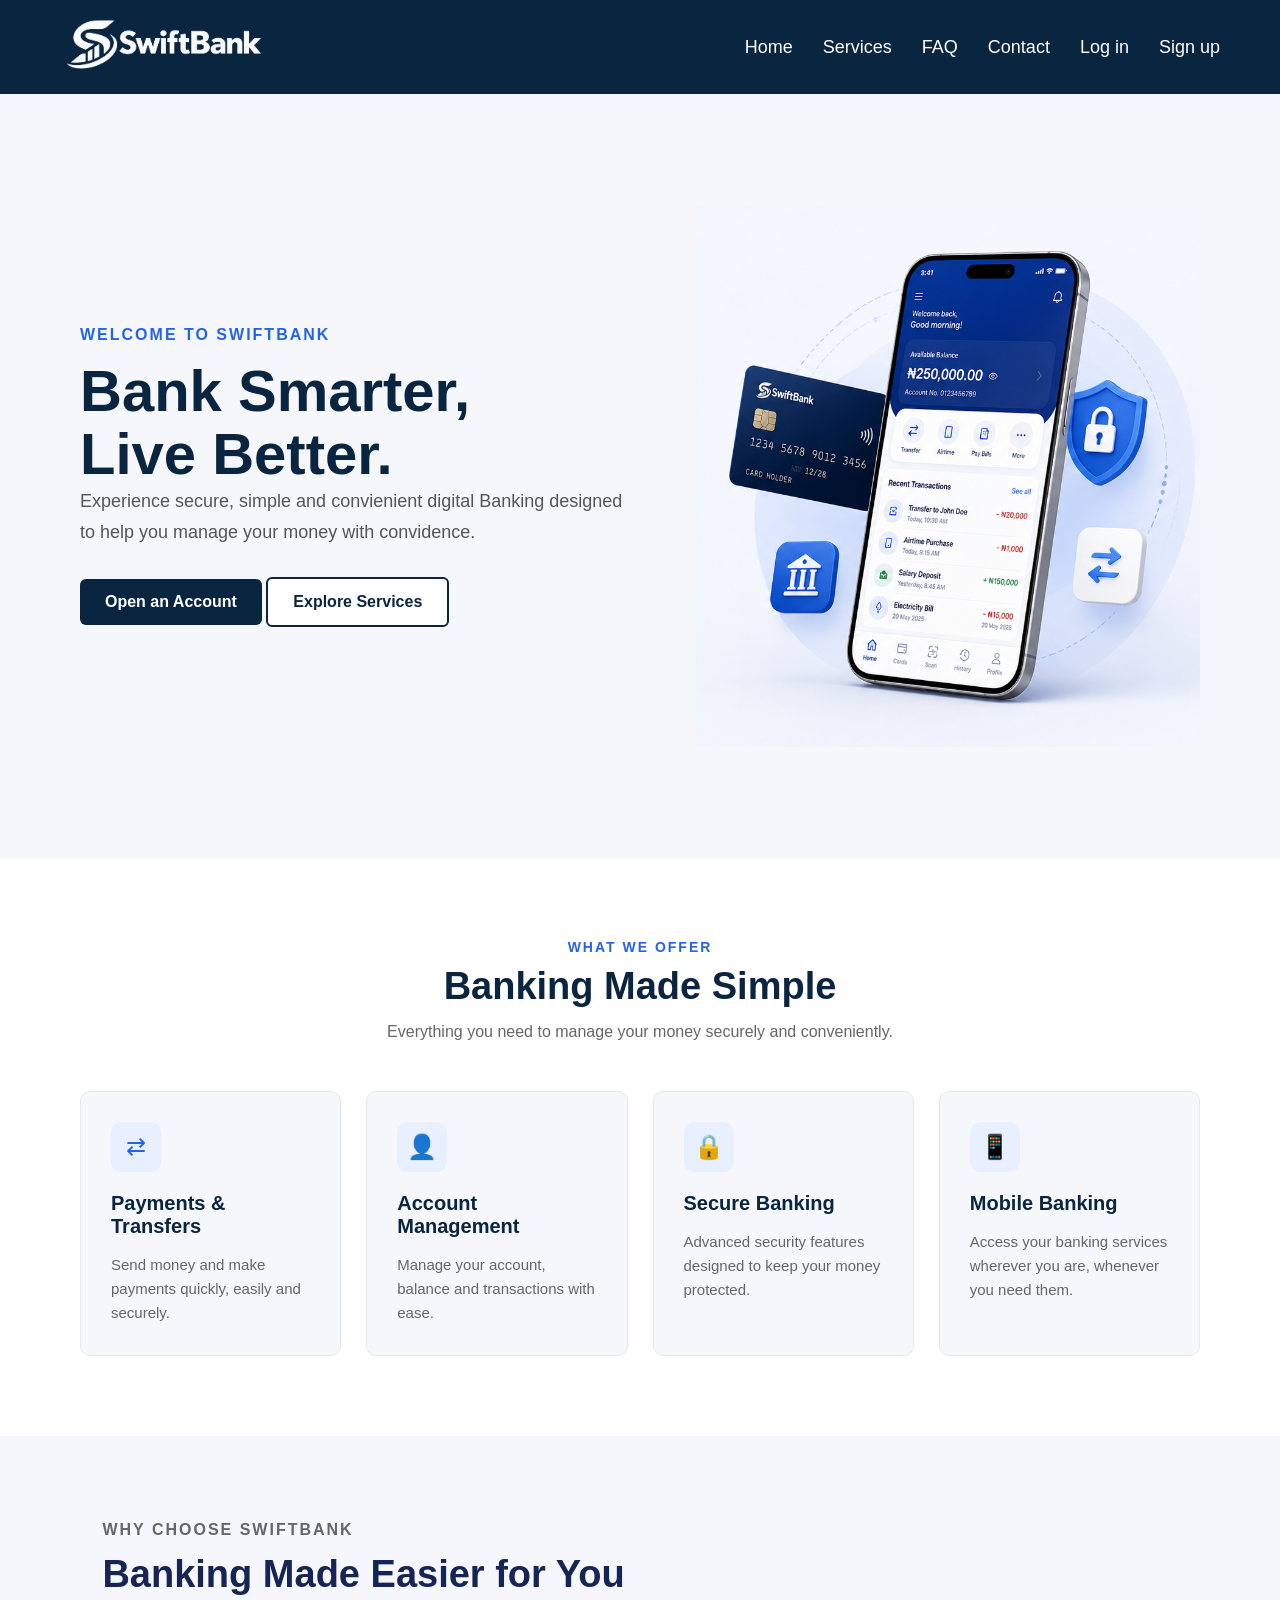
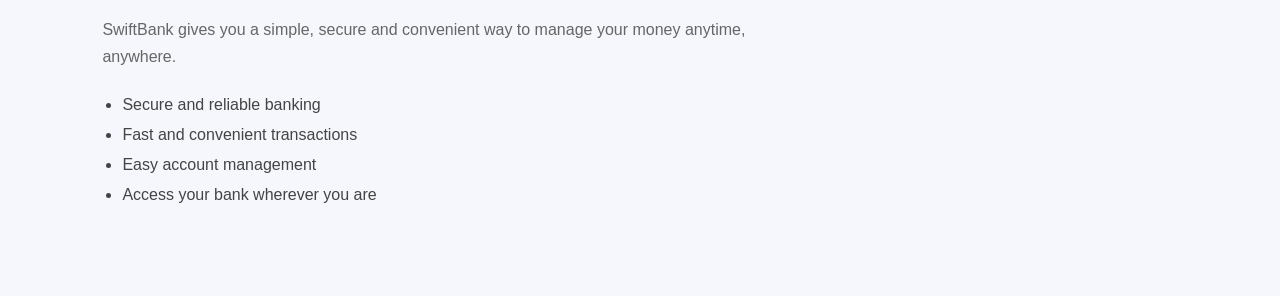
==== index.html @ 47f4dbb4 "Initial commit" ====
<!DOCTYPE html>
<html lang="en">

<head>
  <meta charset="UTF-8">
  <meta name="viewport"
  content="width=device-width", initial-scale="1.0">

  <title>
    SwiftBank | Secure Digital Banking
  </title>

  <link rel="stylesheet" href="css/style.css">

</head>

<body>
  <nav>
    <a href="index.html" class="logo">
      <img src="images/logo-white.png.png " alt="SwiftBank Logo">
    </a>

    <ul>
      <li><a href="index.html">Home</a></li>
      <li><a href="services.html">Services</a></li>
      <li><a href="faq.html">FAQ</a></li>
      <li><a href="contact.html">Contact</a></li>
     <li><a href="login.html">Log in</a></li>
     <li><a href="signup.html">Sign up</a></li>




    </ul>
  </nav>
<section class="hero">
  <div class="hero-content">
    <p class="hero-subtitle">WELCOME TO SWIFTBANK</p>
    <h1>Bank Smarter,<br>Live Better.</h1>

    <p class="hero-text">Experience secure, simple and convienient digital Banking
      designed to help you manage your money with convidence.
    </p>
    <div class="hero-button">
      <a href="signup.html"
      class="btn-primary">Open an Account</a>
     <a href="services.html"
     class="btn-secondary">Explore Services</a> 
    </div>

  </div>
  <div class="hero-image">
    <img src="images/banking-hero.png.png" alt="Digital banking illustration">
  </div>
</section>

<!-- Service Section -->
<section class="services">

  <div class="section-heading">
    <p>WHAT WE OFFER</p>
    <h2>Banking Made Simple</h2>
    <span>
      Everything you need to manage your money securely and conveniently.
    </span>
  </div>

  <div class="service-cards">

    <div class="service-card">
      <div class="service-icon">⇄</div>
      <h3>Payments & Transfers</h3>
      <p>
        Send money and make payments quickly, easily and securely.
      </p>
    </div>
    
    <div class="service-card">
      <div class="service-icon">👤</div>
      <h3>Account Management</h3>
      <p>
        Manage your account, balance and transactions with ease.
      </p>
    </div>
    
    <div class="service-card">
      <div class="service-icon">🔒</div>
      <h3>Secure Banking</h3>
      <p>
        Advanced security features designed to keep your money protected.
      </p>
    </div>
    
    <div class="service-card">
      <div class="service-icon">📱</div>
      <h3>Mobile Banking</h3>
      <p>
        Access your banking services wherever you are, whenever you need them.
      </p>
    </div>
  </div>

</section>

<section class="why-choose">
  <div class="why-text">
    <p class="section-label">WHY CHOOSE SWIFTBANK</p>

    <h2>Banking Made Easier for You</h2>

    <p>
      SwiftBank gives you a simple, secure and convenient way
      to manage your money anytime, anywhere.
    </p>

    <ul>
      <li>Secure and reliable banking</li>
      <li>Fast and convenient transactions</li>
      <li>Easy account management</li>
      <li>Access your bank wherever you are</li>
    </ul>
  </div>
</section>

</body>
</html>
---- css/style.css ----
/* I reset default browser style */
* {
  margin: 0;
  padding: 0;
  box-sizing:border-box ;
}


/* body Styling */
body
{
  font-family: Arial, Helvetica, sans-serif;
  background-color: #f5f7fa;
  color: #333;
}


/* Navigation Bar */
nav{
display: flex;
justify-content: space-between;
align-items: center;
background: #0a2540;
padding: 12px 60px;
}


/* Logo */
.logo img{
    height: 70px;
    width: auto;
    display: block;
}


/* Navigation List */
nav ul{
    display: flex;
    list-style: none;
}


/* List Items */
nav ul li{
    margin-left: 30px;
}


/* Links */
nav ul li a{
    text-decoration: none;
    color: white;
    font-size: 18px;
    font-weight: 500;
    transition: 0.3s;
}


/* Hover Effect */
nav ul li a:hover{
    color: #4DA6FF;
}





/* Hero Section */
.hero{
    min-height: 85vh;
    display:flex;
    align-items: center;
    justify-content: space-between;
    padding: 60px 80px;
    background-color: #f5f7fa;
}


/* Hero Content */
.hero-content {
    width: 50%;
}


.hero-subtitle{
    color:#2563eb;
    font-size:16px;
    font-weight:bold;
    letter-spacing: 2px;
    margin-bottom: 15px;
}

.hero h1{
    font-size:58px;
    line-height:1.1;
    color: #0a2540;
    margin-buttom:20px;
}

.hero-text {
    font-size: 18px;
    line-height: 1.7;
    color: #555;
    max-width: 550px;
    margin-bottom: 30px;
}


/* Hero Buttons */
.hero-buttons {
    display: flex;
    gap: 15px;
}

.btn-primary,
.btn-secondary {
    display: inline-block;
    padding: 14px 25px;
    border-radius: 6px;
    text-decoration: none;
    font-size: 16px;
    font-weight: bold;
    transition: 0.3s;
}

.btn-primary {
    background-color: #0A2540;
    color: white;
}

.btn-primary:hover {
    background-color: #2563eb;
}

.btn-secondary {
    border: 2px solid #0A2540;
    color: #0A2540;
    background-color: white;
}

.btn-secondary:hover {
    background-color: #0A2540;
    color: white;
}

/* Hero Image */
.hero-image {
    width: 45%;
    display: flex;
    justify-content: center;
    align-items: center;
}

.hero-image img {
    width: 100%;
    max-width: 520px;
    height: auto;
    display: block;
}



 /* Services Section */ 
.services {
    padding: 80px;
    background-color: white;
}

/* Services Heading */
.section-heading {
    text-align: center;
    margin-bottom: 50px;
}

.section-heading p {
    color: #2563eb;
    font-size: 14px;
    font-weight: bold;
    letter-spacing: 2px;
    margin-bottom: 10px;
}

.section-heading h2 {
    color: #0A2540;
    font-size: 38px;
    margin-bottom: 15px;
}

.section-heading span {
    color: #666;
    font-size: 16px;
}

/* Service Cards */
.service-cards {
    display: grid;
    grid-template-columns: repeat(4, 1fr);
    gap: 25px;
}

.service-card {
    padding: 30px;
    background-color: #f5f7fa;
    border-radius: 10px;
    border: 1px solid #e5e7eb;
    transition: 0.3s;
}

.service-card h3 {
    color: #0A2540;
    font-size: 20px;
    margin-bottom: 15px;
}

.service-card p {
    color: #666;
    font-size: 15px;
    line-height: 1.6;
}

.service-card:hover {
    transform: translateY(-5px);
    box-shadow: 0 10px 25px rgba(10, 37, 64, 0.12);
}


/* Service Icons */
      .service-icon {
      width: 50px;
      height: 50px;
      display: flex;
      align-items: center;
      justify-content: center;
      background-color: #e8f0ff;
      color: #2563eb;
      border-radius: 10px;
      font-size: 24px;
      margin-bottom: 20px;
      }

      .why-choose {
    padding: 80px 8%;
    background-color: #f5f7fc;
}

.why-text {
    max-width: 650px;
}

.section-label {
    color: #243b73;
    font-size: 14px;
    font-weight: bold;
    letter-spacing: 2px;
}

.why-text h2 {
    color: #172554;
    font-size: 38px;
    margin: 10px 0 20px;
}

.why-text p {
    color: #666;
    font-size: 16px;
    line-height: 1.7;
}

.why-text ul {
    margin-top: 25px;
    padding-left: 20px;
}

.why-text li {
    color: #444;
    margin-bottom: 12px;
}
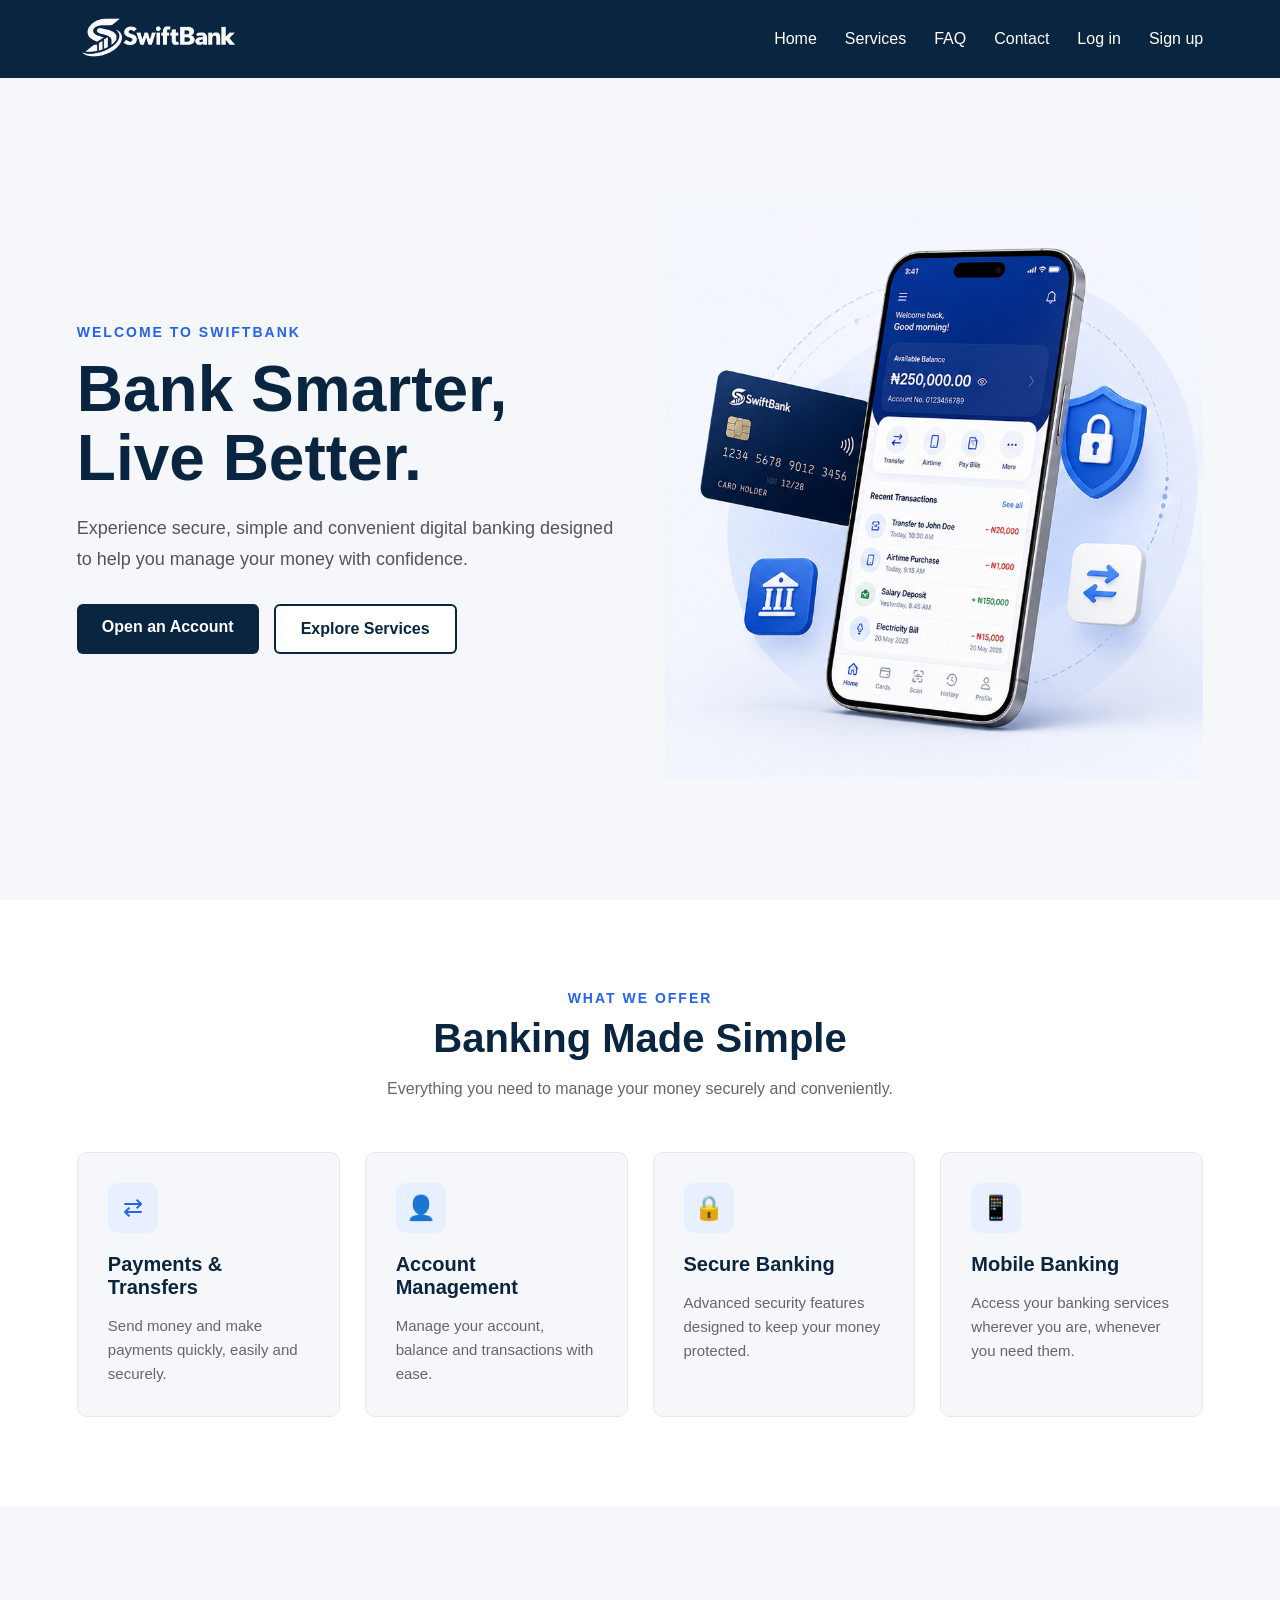
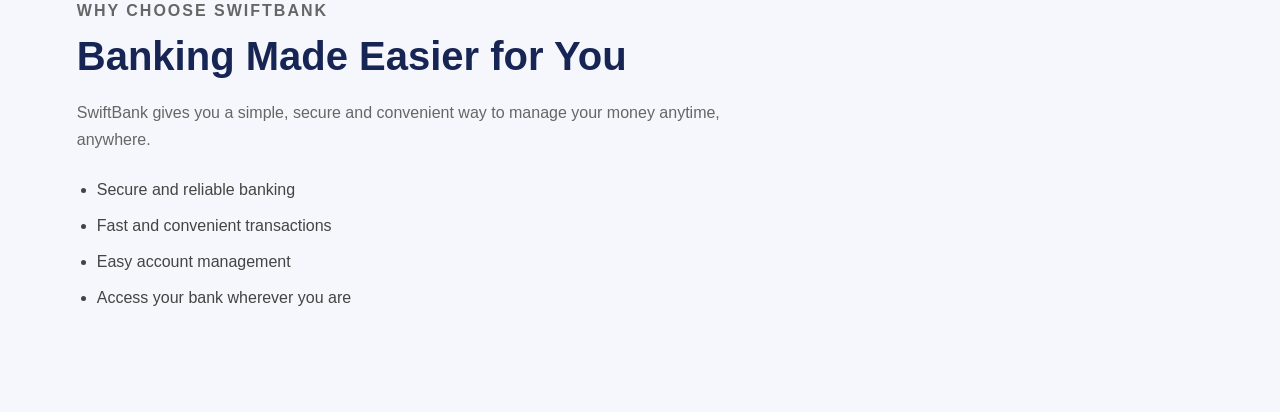
==== commit 2bd5b24e: "Fix mobile responsiveness" ====
--- a/index.html
+++ b/index.html
@@ -3,21 +3,19 @@
 
 <head>
   <meta charset="UTF-8">
-  <meta name="viewport"
-  content="width=device-width", initial-scale="1.0">
+  <meta name="viewport" content="width=device-width, initial-scale=1.0">
 
-  <title>
-    SwiftBank | Secure Digital Banking
-  </title>
+  <title>SwiftBank | Secure Digital Banking</title>
 
   <link rel="stylesheet" href="css/style.css">
-
 </head>
 
 <body>
+
+  <!-- Navigation -->
   <nav>
     <a href="index.html" class="logo">
-      <img src="images/logo-white.png.png " alt="SwiftBank Logo">
+      <img src="images/logo-white.png.png" alt="SwiftBank Logo">
     </a>
 
     <ul>
@@ -25,102 +23,91 @@
       <li><a href="services.html">Services</a></li>
       <li><a href="faq.html">FAQ</a></li>
       <li><a href="contact.html">Contact</a></li>
-     <li><a href="login.html">Log in</a></li>
-     <li><a href="signup.html">Sign up</a></li>
-
-
-
-
+      <li><a href="login.html">Log in</a></li>
+      <li><a href="signup.html">Sign up</a></li>
     </ul>
   </nav>
-<section class="hero">
-  <div class="hero-content">
-    <p class="hero-subtitle">WELCOME TO SWIFTBANK</p>
-    <h1>Bank Smarter,<br>Live Better.</h1>
 
-    <p class="hero-text">Experience secure, simple and convienient digital Banking
-      designed to help you manage your money with convidence.
-    </p>
-    <div class="hero-button">
-      <a href="signup.html"
-      class="btn-primary">Open an Account</a>
-     <a href="services.html"
-     class="btn-secondary">Explore Services</a> 
+  <!-- Hero Section -->
+  <section class="hero">
+    <div class="hero-content">
+      <p class="hero-subtitle">WELCOME TO SWIFTBANK</p>
+
+      <h1>Bank Smarter,<br>Live Better.</h1>
+
+      <p class="hero-text">
+        Experience secure, simple and convenient digital banking
+        designed to help you manage your money with confidence.
+      </p>
+
+      <div class="hero-buttons">
+        <a href="signup.html" class="btn-primary">Open an Account</a>
+        <a href="services.html" class="btn-secondary">Explore Services</a>
+      </div>
     </div>
 
-  </div>
-  <div class="hero-image">
-    <img src="images/banking-hero.png.png" alt="Digital banking illustration">
-  </div>
-</section>
+    <div class="hero-image">
+      <img src="images/banking-hero.png.png" alt="Digital banking illustration">
+    </div>
+  </section>
 
-<!-- Service Section -->
-<section class="services">
+  <!-- Services Section -->
+  <section class="services">
+    <div class="section-heading">
+      <p>WHAT WE OFFER</p>
+      <h2>Banking Made Simple</h2>
+      <span>Everything you need to manage your money securely and conveniently.</span>
+    </div>
 
-  <div class="section-heading">
-    <p>WHAT WE OFFER</p>
-    <h2>Banking Made Simple</h2>
-    <span>
-      Everything you need to manage your money securely and conveniently.
-    </span>
-  </div>
+    <div class="service-cards">
 
-  <div class="service-cards">
+      <div class="service-card">
+        <div class="service-icon">⇄</div>
+        <h3>Payments &amp; Transfers</h3>
+        <p>Send money and make payments quickly, easily and securely.</p>
+      </div>
 
-    <div class="service-card">
-      <div class="service-icon">⇄</div>
-      <h3>Payments & Transfers</h3>
+      <div class="service-card">
+        <div class="service-icon">👤</div>
+        <h3>Account Management</h3>
+        <p>Manage your account, balance and transactions with ease.</p>
+      </div>
+
+      <div class="service-card">
+        <div class="service-icon">🔒</div>
+        <h3>Secure Banking</h3>
+        <p>Advanced security features designed to keep your money protected.</p>
+      </div>
+
+      <div class="service-card">
+        <div class="service-icon">📱</div>
+        <h3>Mobile Banking</h3>
+        <p>Access your banking services wherever you are, whenever you need them.</p>
+      </div>
+
+    </div>
+  </section>
+
+  <!-- Why Choose Section -->
+  <section class="why-choose">
+    <div class="why-text">
+      <p class="section-label">WHY CHOOSE SWIFTBANK</p>
+
+      <h2>Banking Made Easier for You</h2>
+
       <p>
-        Send money and make payments quickly, easily and securely.
+        SwiftBank gives you a simple, secure and convenient way
+        to manage your money anytime, anywhere.
       </p>
+
+      <ul>
+        <li>Secure and reliable banking</li>
+        <li>Fast and convenient transactions</li>
+        <li>Easy account management</li>
+        <li>Access your bank wherever you are</li>
+      </ul>
     </div>
-    
-    <div class="service-card">
-      <div class="service-icon">👤</div>
-      <h3>Account Management</h3>
-      <p>
-        Manage your account, balance and transactions with ease.
-      </p>
-    </div>
-    
-    <div class="service-card">
-      <div class="service-icon">🔒</div>
-      <h3>Secure Banking</h3>
-      <p>
-        Advanced security features designed to keep your money protected.
-      </p>
-    </div>
-    
-    <div class="service-card">
-      <div class="service-icon">📱</div>
-      <h3>Mobile Banking</h3>
-      <p>
-        Access your banking services wherever you are, whenever you need them.
-      </p>
-    </div>
-  </div>
-
-</section>
-
-<section class="why-choose">
-  <div class="why-text">
-    <p class="section-label">WHY CHOOSE SWIFTBANK</p>
-
-    <h2>Banking Made Easier for You</h2>
-
-    <p>
-      SwiftBank gives you a simple, secure and convenient way
-      to manage your money anytime, anywhere.
-    </p>
-
-    <ul>
-      <li>Secure and reliable banking</li>
-      <li>Fast and convenient transactions</li>
-      <li>Easy account management</li>
-      <li>Access your bank wherever you are</li>
-    </ul>
-  </div>
-</section>
+  </section>
 
 </body>
-</html>+</html>
--- a/css/style.css
+++ b/css/style.css
@@ -1,279 +1,489 @@
-/* I reset default browser style */
+/* =========================
+   GLOBAL RESET
+   ========================= */
+
 * {
   margin: 0;
   padding: 0;
-  box-sizing:border-box ;
-}
-
-
-/* body Styling */
-body
-{
+  box-sizing: border-box;
+}
+
+html {
+  scroll-behavior: smooth;
+}
+
+body {
   font-family: Arial, Helvetica, sans-serif;
   background-color: #f5f7fa;
   color: #333;
-}
-
-
-/* Navigation Bar */
-nav{
-display: flex;
-justify-content: space-between;
-align-items: center;
-background: #0a2540;
-padding: 12px 60px;
-}
-
-
-/* Logo */
-.logo img{
-    height: 70px;
-    width: auto;
-    display: block;
-}
-
-
-/* Navigation List */
-nav ul{
-    display: flex;
-    list-style: none;
-}
-
-
-/* List Items */
-nav ul li{
-    margin-left: 30px;
-}
-
-
-/* Links */
-nav ul li a{
-    text-decoration: none;
-    color: white;
-    font-size: 18px;
-    font-weight: 500;
-    transition: 0.3s;
-}
-
-
-/* Hover Effect */
-nav ul li a:hover{
-    color: #4DA6FF;
-}
-
-
-
-
-
-/* Hero Section */
-.hero{
-    min-height: 85vh;
-    display:flex;
-    align-items: center;
-    justify-content: space-between;
-    padding: 60px 80px;
-    background-color: #f5f7fa;
-}
-
-
-/* Hero Content */
+  overflow-x: hidden;
+}
+
+img {
+  max-width: 100%;
+}
+
+
+/* =========================
+   NAVIGATION
+   ========================= */
+
+nav {
+  width: 100%;
+  min-height: 78px;
+  display: flex;
+  justify-content: space-between;
+  align-items: center;
+  gap: 30px;
+  background: #0a2540;
+  padding: 10px 6%;
+}
+
+.logo {
+  flex-shrink: 0;
+}
+
+.logo img {
+  height: 55px;
+  width: auto;
+  display: block;
+}
+
+nav ul {
+  display: flex;
+  align-items: center;
+  justify-content: flex-end;
+  flex-wrap: wrap;
+  gap: 10px 28px;
+  list-style: none;
+}
+
+nav ul li {
+  margin: 0;
+}
+
+nav ul li a {
+  text-decoration: none;
+  color: white;
+  font-size: 16px;
+  font-weight: 500;
+  transition: color 0.3s ease;
+  white-space: nowrap;
+}
+
+nav ul li a:hover {
+  color: #4da6ff;
+}
+
+
+/* =========================
+   HERO
+   ========================= */
+
+.hero {
+  width: 100%;
+  max-width: 1400px;
+  min-height: calc(100vh - 78px);
+  margin: 0 auto;
+  display: grid;
+  grid-template-columns: minmax(0, 1fr) minmax(0, 1fr);
+  align-items: center;
+  gap: 50px;
+  padding: 70px 6%;
+  background-color: #f5f7fa;
+}
+
 .hero-content {
-    width: 50%;
-}
-
-
-.hero-subtitle{
-    color:#2563eb;
-    font-size:16px;
-    font-weight:bold;
-    letter-spacing: 2px;
-    margin-bottom: 15px;
-}
-
-.hero h1{
-    font-size:58px;
-    line-height:1.1;
-    color: #0a2540;
-    margin-buttom:20px;
+  width: 100%;
+  max-width: 600px;
+}
+
+.hero-subtitle {
+  color: #2563eb;
+  font-size: 14px;
+  font-weight: bold;
+  letter-spacing: 2px;
+  margin-bottom: 15px;
+}
+
+.hero h1 {
+  font-size: clamp(44px, 5vw, 64px);
+  line-height: 1.08;
+  color: #0a2540;
+  margin-bottom: 20px;
 }
 
 .hero-text {
-    font-size: 18px;
-    line-height: 1.7;
-    color: #555;
-    max-width: 550px;
-    margin-bottom: 30px;
-}
-
-
-/* Hero Buttons */
+  width: 100%;
+  max-width: 550px;
+  font-size: 18px;
+  line-height: 1.7;
+  color: #555;
+  margin-bottom: 30px;
+}
+
 .hero-buttons {
-    display: flex;
-    gap: 15px;
+  display: flex;
+  flex-wrap: wrap;
+  gap: 15px;
 }
 
 .btn-primary,
 .btn-secondary {
-    display: inline-block;
-    padding: 14px 25px;
-    border-radius: 6px;
-    text-decoration: none;
+  display: inline-block;
+  padding: 14px 25px;
+  border-radius: 6px;
+  text-decoration: none;
+  font-size: 16px;
+  font-weight: bold;
+  transition: 0.3s ease;
+  text-align: center;
+}
+
+.btn-primary {
+  background-color: #0a2540;
+  color: white;
+}
+
+.btn-primary:hover {
+  background-color: #2563eb;
+}
+
+.btn-secondary {
+  border: 2px solid #0a2540;
+  color: #0a2540;
+  background-color: white;
+}
+
+.btn-secondary:hover {
+  background-color: #0a2540;
+  color: white;
+}
+
+.hero-image {
+  width: 100%;
+  display: flex;
+  justify-content: center;
+  align-items: center;
+}
+
+.hero-image img {
+  width: 100%;
+  max-width: 560px;
+  height: auto;
+  display: block;
+}
+
+
+/* =========================
+   SERVICES
+   ========================= */
+
+.services {
+  width: 100%;
+  padding: 90px 6%;
+  background-color: white;
+}
+
+.section-heading {
+  text-align: center;
+  max-width: 750px;
+  margin: 0 auto 50px;
+}
+
+.section-heading p {
+  color: #2563eb;
+  font-size: 14px;
+  font-weight: bold;
+  letter-spacing: 2px;
+  margin-bottom: 10px;
+}
+
+.section-heading h2 {
+  color: #0a2540;
+  font-size: clamp(30px, 4vw, 40px);
+  margin-bottom: 15px;
+}
+
+.section-heading span {
+  display: block;
+  color: #666;
+  font-size: 16px;
+  line-height: 1.6;
+}
+
+.service-cards {
+  width: 100%;
+  max-width: 1400px;
+  margin: 0 auto;
+  display: grid;
+  grid-template-columns: repeat(4, minmax(0, 1fr));
+  gap: 25px;
+}
+
+.service-card {
+  min-width: 0;
+  padding: 30px;
+  background-color: #f5f7fa;
+  border-radius: 10px;
+  border: 1px solid #e5e7eb;
+  transition: 0.3s ease;
+}
+
+.service-card h3 {
+  color: #0a2540;
+  font-size: 20px;
+  margin-bottom: 15px;
+}
+
+.service-card p {
+  color: #666;
+  font-size: 15px;
+  line-height: 1.6;
+}
+
+.service-card:hover {
+  transform: translateY(-5px);
+  box-shadow: 0 10px 25px rgba(10, 37, 64, 0.12);
+}
+
+.service-icon {
+  width: 50px;
+  height: 50px;
+  display: flex;
+  align-items: center;
+  justify-content: center;
+  background-color: #e8f0ff;
+  color: #2563eb;
+  border-radius: 10px;
+  font-size: 24px;
+  margin-bottom: 20px;
+}
+
+
+/* =========================
+   WHY CHOOSE
+   ========================= */
+
+.why-choose {
+  width: 100%;
+  padding: 90px 6%;
+  background-color: #f5f7fc;
+}
+
+.why-text {
+  width: 100%;
+  max-width: 700px;
+}
+
+.section-label {
+  color: #243b73;
+  font-size: 14px;
+  font-weight: bold;
+  letter-spacing: 2px;
+}
+
+.why-text h2 {
+  color: #172554;
+  font-size: clamp(30px, 4vw, 40px);
+  margin: 10px 0 20px;
+}
+
+.why-text p {
+  color: #666;
+  font-size: 16px;
+  line-height: 1.7;
+}
+
+.why-text ul {
+  margin-top: 25px;
+  padding-left: 20px;
+}
+
+.why-text li {
+  color: #444;
+  margin-bottom: 12px;
+  line-height: 1.5;
+}
+
+
+/* =========================
+   TABLET
+   ========================= */
+
+@media (max-width: 900px) {
+
+  nav {
+    padding: 12px 4%;
+  }
+
+  nav ul {
+    gap: 8px 16px;
+  }
+
+  nav ul li a {
+    font-size: 14px;
+  }
+
+  .hero {
+    grid-template-columns: 1fr;
+    min-height: auto;
+    text-align: center;
+    padding: 60px 5%;
+    gap: 35px;
+  }
+
+  .hero-content {
+    max-width: 700px;
+    margin: 0 auto;
+  }
+
+  .hero-text {
+    margin-left: auto;
+    margin-right: auto;
+  }
+
+  .hero-buttons {
+    justify-content: center;
+  }
+
+  .hero-image img {
+    max-width: 500px;
+  }
+
+  .service-cards {
+    grid-template-columns: repeat(2, minmax(0, 1fr));
+  }
+}
+
+
+/* =========================
+   MOBILE
+   ========================= */
+
+@media (max-width: 600px) {
+
+  nav {
+    min-height: auto;
+    flex-direction: column;
+    justify-content: center;
+    padding: 12px 15px 15px;
+    gap: 8px;
+  }
+
+  .logo img {
+    height: 48px;
+  }
+
+  nav ul {
+    width: 100%;
+    justify-content: center;
+    gap: 7px 14px;
+  }
+
+  nav ul li a {
+    font-size: 13px;
+  }
+
+  .hero {
+    padding: 45px 20px 55px;
+    gap: 30px;
+  }
+
+  .hero-subtitle {
+    font-size: 12px;
+    letter-spacing: 1.5px;
+  }
+
+  .hero h1 {
+    font-size: 40px;
+  }
+
+  .hero-text {
     font-size: 16px;
-    font-weight: bold;
-    transition: 0.3s;
-}
-
-.btn-primary {
-    background-color: #0A2540;
-    color: white;
-}
-
-.btn-primary:hover {
-    background-color: #2563eb;
-}
-
-.btn-secondary {
-    border: 2px solid #0A2540;
-    color: #0A2540;
-    background-color: white;
-}
-
-.btn-secondary:hover {
-    background-color: #0A2540;
-    color: white;
-}
-
-/* Hero Image */
-.hero-image {
-    width: 45%;
-    display: flex;
-    justify-content: center;
+    line-height: 1.6;
+  }
+
+  .hero-buttons {
+    flex-direction: column;
     align-items: center;
-}
-
-.hero-image img {
     width: 100%;
-    max-width: 520px;
-    height: auto;
-    display: block;
-}
-
-
-
- /* Services Section */ 
-.services {
-    padding: 80px;
-    background-color: white;
-}
-
-/* Services Heading */
-.section-heading {
-    text-align: center;
-    margin-bottom: 50px;
-}
-
-.section-heading p {
-    color: #2563eb;
-    font-size: 14px;
-    font-weight: bold;
-    letter-spacing: 2px;
-    margin-bottom: 10px;
-}
-
-.section-heading h2 {
-    color: #0A2540;
-    font-size: 38px;
-    margin-bottom: 15px;
-}
-
-.section-heading span {
-    color: #666;
-    font-size: 16px;
-}
-
-/* Service Cards */
-.service-cards {
-    display: grid;
-    grid-template-columns: repeat(4, 1fr);
-    gap: 25px;
-}
-
-.service-card {
-    padding: 30px;
-    background-color: #f5f7fa;
-    border-radius: 10px;
-    border: 1px solid #e5e7eb;
-    transition: 0.3s;
-}
-
-.service-card h3 {
-    color: #0A2540;
-    font-size: 20px;
-    margin-bottom: 15px;
-}
-
-.service-card p {
-    color: #666;
+  }
+
+  .btn-primary,
+  .btn-secondary {
+    width: 100%;
+    max-width: 280px;
+  }
+
+  .hero-image img {
+    max-width: 360px;
+  }
+
+  .services {
+    padding: 60px 20px;
+  }
+
+  .section-heading {
+    margin-bottom: 35px;
+  }
+
+  .section-heading h2 {
+    font-size: 30px;
+  }
+
+  .section-heading span {
     font-size: 15px;
-    line-height: 1.6;
-}
-
-.service-card:hover {
-    transform: translateY(-5px);
-    box-shadow: 0 10px 25px rgba(10, 37, 64, 0.12);
-}
-
-
-/* Service Icons */
-      .service-icon {
-      width: 50px;
-      height: 50px;
-      display: flex;
-      align-items: center;
-      justify-content: center;
-      background-color: #e8f0ff;
-      color: #2563eb;
-      border-radius: 10px;
-      font-size: 24px;
-      margin-bottom: 20px;
-      }
-
-      .why-choose {
-    padding: 80px 8%;
-    background-color: #f5f7fc;
-}
-
-.why-text {
-    max-width: 650px;
-}
-
-.section-label {
-    color: #243b73;
-    font-size: 14px;
-    font-weight: bold;
-    letter-spacing: 2px;
-}
-
-.why-text h2 {
-    color: #172554;
-    font-size: 38px;
-    margin: 10px 0 20px;
-}
-
-.why-text p {
-    color: #666;
-    font-size: 16px;
-    line-height: 1.7;
-}
-
-.why-text ul {
-    margin-top: 25px;
-    padding-left: 20px;
-}
-
-.why-text li {
-    color: #444;
-    margin-bottom: 12px;
-}
-
-
+  }
+
+  .service-cards {
+    grid-template-columns: 1fr;
+    gap: 18px;
+  }
+
+  .service-card {
+    padding: 25px;
+  }
+
+  .why-choose {
+    padding: 60px 20px;
+  }
+
+  .why-text h2 {
+    font-size: 30px;
+  }
+}
+
+
+/* =========================
+   VERY SMALL PHONES
+   ========================= */
+
+@media (max-width: 380px) {
+
+  nav ul {
+    gap: 6px 10px;
+  }
+
+  nav ul li a {
+    font-size: 12px;
+  }
+
+  .hero {
+    padding-left: 15px;
+    padding-right: 15px;
+  }
+
+  .hero h1 {
+    font-size: 36px;
+  }
+
+  .hero-text {
+    font-size: 15px;
+  }
+
+  .section-heading h2,
+  .why-text h2 {
+    font-size: 27px;
+  }
+}
